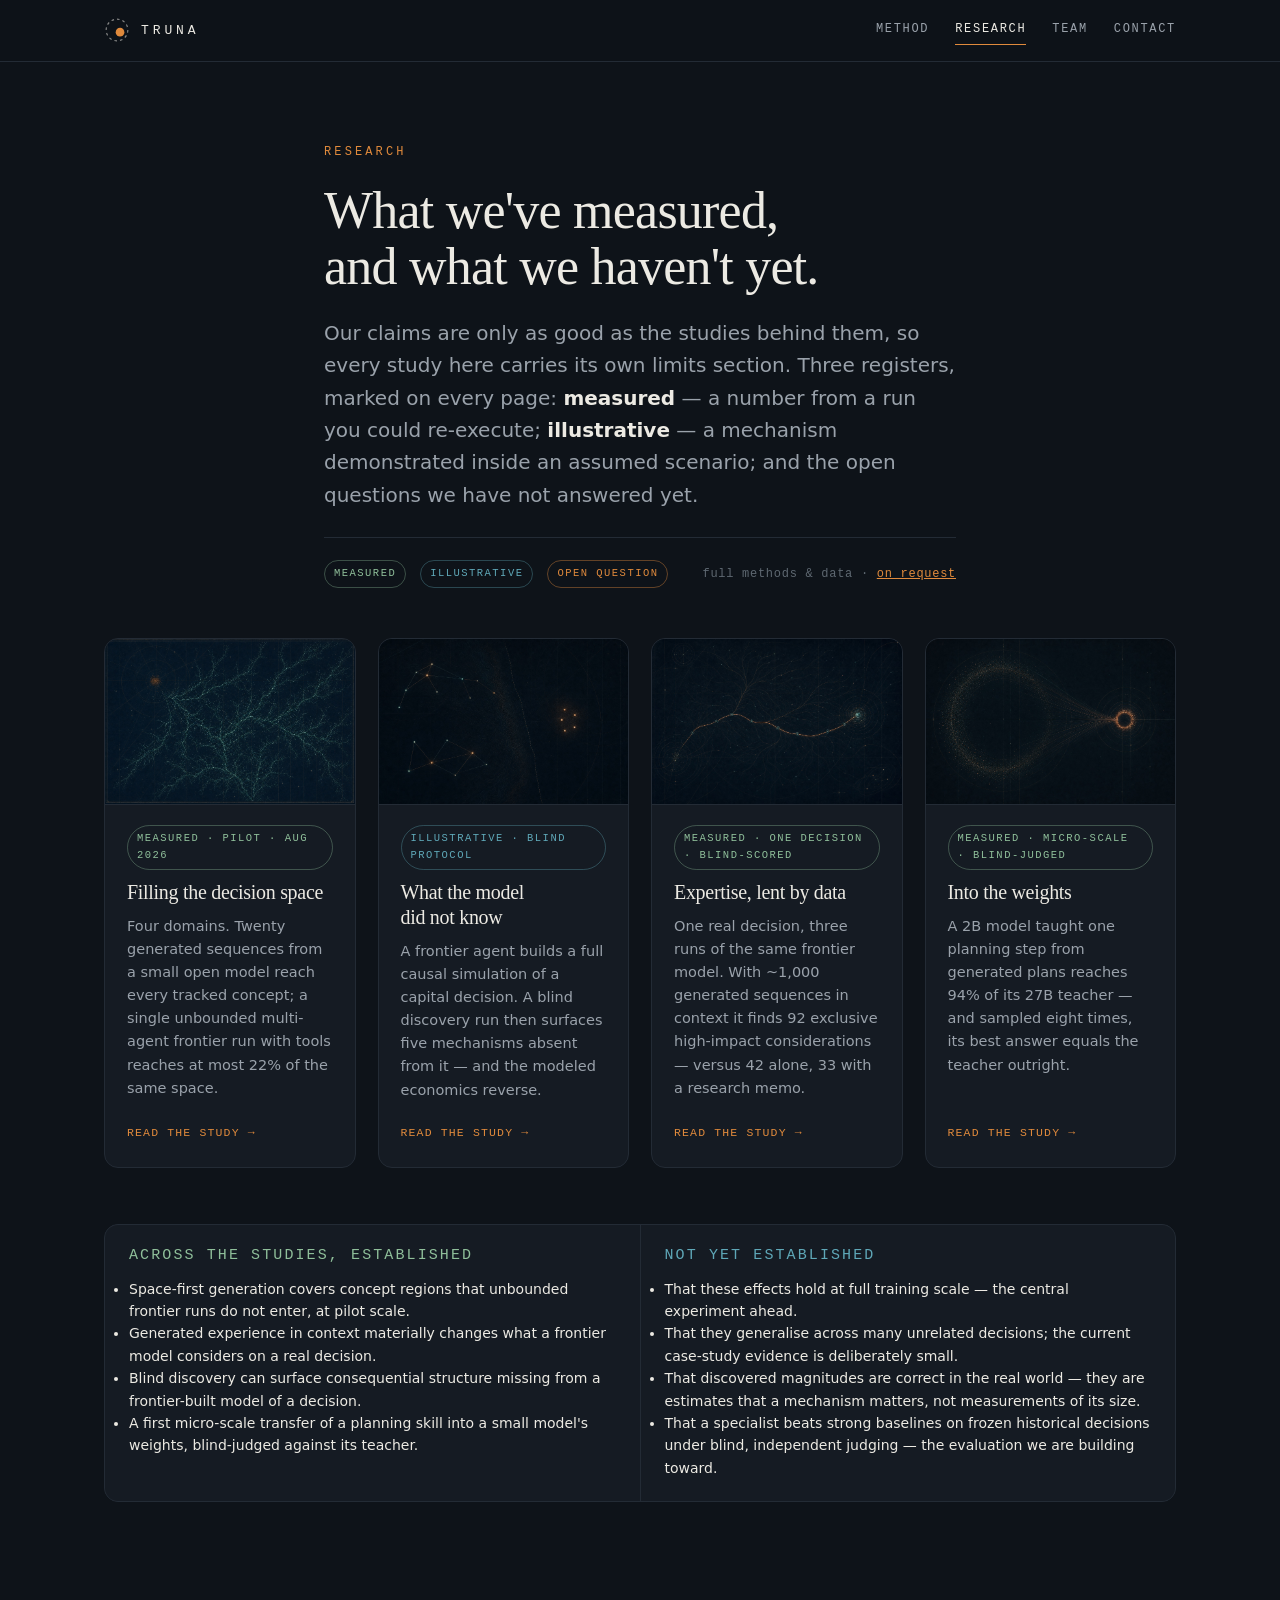
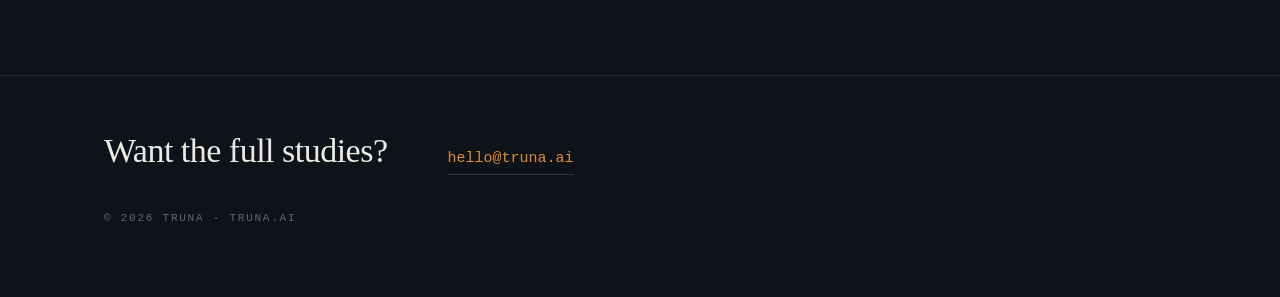
==== research/index.html @ a6a86535 "New truna.ai site: home + research section (4 studies), generated plate art, coverage film, honest c" ====
<!doctype html>
<html lang="en">
<head>
<meta charset="utf-8">
<meta name="viewport" content="width=device-width, initial-scale=1">
<link rel="icon" type="image/svg+xml" href="../favicon.svg">
<title>Research — Truna</title>
<meta name="description" content="Truna research: coverage, blind discovery, decision context and transfer into weights — each study stated with what it establishes and what it does not.">
<link rel="stylesheet" href="../assets/site.css">
</head>
<body>

<nav class="nav">
  <div class="nav-in">
    <a class="brand" href="/">
      <svg width="26" height="26" viewBox="0 0 30 30"><circle cx="15" cy="15" r="12.5" fill="none" stroke="currentColor" opacity=".55" stroke-width="1.3" stroke-dasharray="3 3.5"/><circle cx="18.5" cy="17.5" r="5" fill="#E08A3C"/></svg>
      <span>Truna</span>
    </a>
    <div class="nav-links">
      <a class="hide-xs" href="/#method">Method</a>
      <a href="./" aria-current="page">Research</a>
      <a class="hide-s" href="/#team">Team</a>
      <a href="/#contact">Contact</a>
    </div>
  </div>
</nav>

<header class="article" style="padding-bottom:16px">
  <p class="eyebrow">Research</p>
  <h1>What we've measured,<br>and what we haven't yet.</h1>
  <p class="lede">Our claims are only as good as the studies behind them, so every
  study here carries its own limits section. Three registers, marked on every
  page: <b>measured</b> — a number from a run you could re-execute;
  <b>illustrative</b> — a mechanism demonstrated inside an assumed scenario;
  and the open questions we have not answered yet.</p>
  <div class="meta">
    <span class="tag measured">measured</span>
    <span class="tag illustrative">illustrative</span>
    <span class="tag aim">open question</span>
    <span class="mono-cap" style="margin-left:auto">full methods &amp; data · <a href="mailto:hello@truna.ai" style="color:var(--accent)">on request</a></span>
  </div>
</header>

<section style="padding-top:34px">
  <div class="wrap">
    <div class="cards">
      <a class="card" href="coverage.html">
        <div class="art"><img src="../assets/plate-coverage.jpg" alt="" loading="lazy"></div>
        <div class="pad">
          <span class="tag measured">measured · pilot · aug 2026</span>
          <h3>Filling the decision space</h3>
          <p>Four domains. Twenty generated sequences from a small open model reach
          every tracked concept; a single unbounded multi-agent frontier run with
          tools reaches at most 22% of the same space.</p>
          <span class="foot">Read the study →</span>
        </div>
      </a>
      <a class="card" href="blind-discovery.html">
        <div class="art"><img src="../assets/plate-discovery.jpg" alt="" loading="lazy"></div>
        <div class="pad">
          <span class="tag illustrative">illustrative · blind protocol</span>
          <h3>What the model did not know</h3>
          <p>A frontier agent builds a full causal simulation of a capital decision.
          A blind discovery run then surfaces five mechanisms absent from it — and
          the modeled economics reverse.</p>
          <span class="foot">Read the study →</span>
        </div>
      </a>
      <a class="card" href="decision-context.html">
        <div class="art"><img src="../assets/plate-worlds.jpg" alt="" loading="lazy"></div>
        <div class="pad">
          <span class="tag measured">measured · one decision · blind-scored</span>
          <h3>Expertise, lent by data</h3>
          <p>One real decision, three runs of the same frontier model. With ~1,000
          generated sequences in context it finds 92 exclusive high-impact
          considerations — versus 42 alone, 33 with a research memo.</p>
          <span class="foot">Read the study →</span>
        </div>
      </a>
      <a class="card" href="transfer.html">
        <div class="art"><img src="../assets/plate-transfer.jpg" alt="" loading="lazy"></div>
        <div class="pad">
          <span class="tag measured">measured · micro-scale · blind-judged</span>
          <h3>Into the weights</h3>
          <p>A 2B model taught one planning step from generated plans reaches 94% of
          its 27B teacher — and sampled eight times, its best answer equals the
          teacher outright.</p>
          <span class="foot">Read the study →</span>
        </div>
      </a>
    </div>

    <div class="claims" style="margin-top:56px">
      <div class="yes">
        <h3>Across the studies, established</h3>
        <ul>
          <li>Space-first generation covers concept regions that unbounded frontier
          runs do not enter, at pilot scale.</li>
          <li>Generated experience in context materially changes what a frontier
          model considers on a real decision.</li>
          <li>Blind discovery can surface consequential structure missing from a
          frontier-built model of a decision.</li>
          <li>A first micro-scale transfer of a planning skill into a small model's
          weights, blind-judged against its teacher.</li>
        </ul>
      </div>
      <div class="no">
        <h3>Not yet established</h3>
        <ul>
          <li>That these effects hold at full training scale — the central
          experiment ahead.</li>
          <li>That they generalise across many unrelated decisions; the current
          case-study evidence is deliberately small.</li>
          <li>That discovered magnitudes are correct in the real world — they are
          estimates that a mechanism matters, not measurements of its size.</li>
          <li>That a specialist beats strong baselines on frozen historical
          decisions under blind, independent judging — the evaluation we are
          building toward.</li>
        </ul>
      </div>
    </div>
  </div>
</section>

<footer id="contact">
  <div class="wrap">
    <div class="foot-grid">
      <h2 style="font-size:clamp(24px,3.4vw,34px)">Want the full studies?</h2>
      <a class="mail" href="mailto:hello@truna.ai">hello@truna.ai</a>
    </div>
    <p class="foot-note">&copy; 2026 Truna · truna.ai</p>
  </div>
</footer>

</body>
</html>
---- assets/site.css ----
/* Truna — site system */
:root{
  --ground:#0E1319; --ground2:#10151B; --panel:#151B23; --panel2:#181F28;
  --ink:#ECEAE3; --muted:#9AA2AB; --faint:#5E6871; --line:#232B35; --line2:#2C3641;
  --accent:#E08A3C; --accent-dim:#B96F2C; --teal:#5FA8B8; --blue:#4C7DB8;
  --serif:"Iowan Old Style","Palatino Nova",Palatino,"Book Antiqua",Georgia,serif;
  --sans:"Avenir Next",Avenir,"Segoe UI",system-ui,-apple-system,sans-serif;
  --mono:ui-monospace,"SF Mono",Menlo,Consolas,monospace;
  --gutter:clamp(20px,5vw,64px);
  --measure:44em;
}
*{box-sizing:border-box;margin:0;padding:0}
html{scroll-behavior:smooth}
body{background:var(--ground);color:var(--ink);font-family:var(--sans);
  font-size:17px;line-height:1.65;-webkit-font-smoothing:antialiased;
  overflow-x:hidden}
img,video{max-width:100%;display:block}
a{color:inherit}
::selection{background:rgba(224,138,60,.28)}

/* nav */
.nav{position:sticky;top:0;z-index:40;background:rgba(14,19,25,.82);
  backdrop-filter:blur(14px);-webkit-backdrop-filter:blur(14px);
  border-bottom:1px solid var(--line)}
.nav-in{max-width:1200px;margin:0 auto;padding:16px var(--gutter);
  display:flex;align-items:center;gap:28px}
.brand{display:flex;align-items:center;gap:11px;text-decoration:none;
  font-family:var(--mono);font-size:13px;letter-spacing:.3em;text-transform:uppercase;
  color:var(--ink)}
.brand svg{flex:none}
.nav-links{margin-left:auto;display:flex;gap:26px;font-family:var(--mono);
  font-size:12px;letter-spacing:.14em;text-transform:uppercase}
.nav-links a{color:var(--muted);text-decoration:none;padding:4px 0;
  border-bottom:1px solid transparent}
.nav-links a:hover,.nav-links a[aria-current]{color:var(--ink);border-color:var(--accent)}
@media(max-width:640px){
  .nav-in{gap:14px;padding:14px 20px}
  .brand{letter-spacing:.18em;font-size:12px;gap:8px}
  .nav-links{gap:13px;font-size:10.5px;letter-spacing:.07em}
  .nav-links a.hide-s{display:none}
}
@media(max-width:400px){.nav-links a.hide-xs{display:none}}

/* generic */
.wrap{max-width:1200px;margin:0 auto;padding-left:var(--gutter);padding-right:var(--gutter)}
.eyebrow{font-family:var(--mono);font-size:12px;letter-spacing:.26em;
  text-transform:uppercase;color:var(--accent);margin-bottom:20px}
.eyebrow .n{color:var(--faint);margin-right:10px}
h1,h2,h3{font-family:var(--serif);font-weight:500;letter-spacing:-.015em;text-wrap:balance}
h2{font-size:clamp(30px,4.6vw,46px);line-height:1.1}
h3{font-size:clamp(20px,2.6vw,25px);line-height:1.25}
.lede{font-size:clamp(17px,2.1vw,20px);line-height:1.62;color:var(--muted);max-width:var(--measure)}
.lede b,.body b{color:var(--ink);font-weight:600}
.body{max-width:var(--measure);color:var(--muted)}
.body p{margin-bottom:1em}
section{padding:clamp(72px,11vh,130px) 0}
.rule{border:0;border-top:1px solid var(--line)}
.mono-cap{font-family:var(--mono);font-size:12px;letter-spacing:.06em;
  line-height:1.7;color:var(--faint)}

/* status tags */
.tag{display:inline-block;font-family:var(--mono);font-size:10.5px;letter-spacing:.14em;
  text-transform:uppercase;padding:4px 9px;border:1px solid var(--line2);
  border-radius:999px;color:var(--muted)}
.tag.measured{color:#8FBF9A;border-color:rgba(143,191,154,.35)}
.tag.illustrative{color:var(--teal);border-color:rgba(95,168,184,.35)}
.tag.aim{color:var(--accent);border-color:rgba(224,138,60,.4)}

/* cards */
.cards{display:grid;grid-template-columns:repeat(auto-fit,minmax(235px,1fr));gap:22px}
.card{background:var(--panel);border:1px solid var(--line);border-radius:14px;
  overflow:hidden;text-decoration:none;display:flex;flex-direction:column;
  transition:border-color .25s ease,transform .25s ease}
.card:hover{border-color:var(--accent-dim);transform:translateY(-3px)}
.card .art{aspect-ratio:3/2;overflow:hidden;border-bottom:1px solid var(--line);
  background:var(--ground2)}
.card .art img{width:100%;height:100%;object-fit:cover;
  transition:transform .6s ease}
.card:hover .art img{transform:scale(1.035)}
.card .pad{padding:20px 22px 24px;display:flex;flex-direction:column;gap:10px;flex:1}
.card h3{font-size:20px}
.card p{font-size:14.5px;line-height:1.6;color:var(--muted)}
.card .foot{margin-top:auto;padding-top:12px;font-family:var(--mono);font-size:11.5px;
  letter-spacing:.1em;text-transform:uppercase;color:var(--accent)}

/* stat strip */
.stats{display:grid;grid-template-columns:repeat(auto-fit,minmax(200px,1fr));
  gap:1px;background:var(--line);border:1px solid var(--line);border-radius:14px;overflow:hidden}
.stat{background:var(--panel);padding:26px 26px 24px}
.stat .v{font-family:var(--serif);font-size:clamp(28px,3.4vw,38px);line-height:1.05;
  color:var(--ink)}
.stat .v em{font-style:normal;color:var(--accent)}
.stat .k{margin-top:10px;font-size:13.5px;line-height:1.55;color:var(--muted)}
.stat .q{margin-top:8px;font-family:var(--mono);font-size:10.5px;letter-spacing:.12em;
  text-transform:uppercase;color:var(--faint)}

/* method steps */
.steps{display:grid;grid-template-columns:repeat(auto-fit,minmax(240px,1fr));gap:22px}
.step{border-top:2px solid var(--line2);padding-top:18px}
.step .n{font-family:var(--mono);font-size:12px;letter-spacing:.2em;color:var(--accent)}
.step h3{margin:10px 0 8px}
.step p{font-size:14.5px;line-height:1.62;color:var(--muted)}
.formula{margin-top:44px;padding:20px 26px;border:1px solid var(--line2);
  border-radius:12px;background:var(--panel);font-family:var(--mono);
  font-size:clamp(13px,1.9vw,16px);letter-spacing:.02em;color:var(--muted);
  line-height:2}
.formula b{color:var(--ink);font-weight:600}
.formula .a{color:var(--accent)}

/* team */
.team{display:grid;grid-template-columns:repeat(auto-fit,minmax(260px,1fr));gap:22px}
.member{background:var(--panel);border:1px solid var(--line);border-radius:14px;padding:26px}
.member h3{font-size:21px}
.member .role{margin:6px 0 12px;font-family:var(--mono);font-size:11.5px;
  letter-spacing:.14em;text-transform:uppercase;color:var(--accent)}
.member p{font-size:14px;line-height:1.6;color:var(--muted)}

/* footer */
footer{border-top:1px solid var(--line);padding:56px 0 72px;margin-top:40px}
.foot-grid{display:flex;flex-wrap:wrap;gap:28px 60px;align-items:baseline}
.foot-grid .mail{font-family:var(--mono);font-size:15px;color:var(--accent);
  text-decoration:none;border-bottom:1px solid var(--line2);padding-bottom:2px}
.foot-grid .mail:hover{border-color:var(--accent)}
.foot-note{margin-top:34px;font-family:var(--mono);font-size:11px;
  letter-spacing:.16em;text-transform:uppercase;color:var(--faint)}

/* article pages */
.article{max-width:760px;margin:0 auto;padding:clamp(56px,9vh,96px) var(--gutter) 40px}
.article h1{font-size:clamp(32px,5.2vw,52px);line-height:1.08;margin:18px 0 22px}
.article .lede{margin-bottom:14px}
.article .meta{display:flex;flex-wrap:wrap;gap:10px 14px;align-items:center;
  margin:26px 0 0;padding-top:22px;border-top:1px solid var(--line)}
.prose{max-width:760px;margin:0 auto;padding:0 var(--gutter) 80px;color:var(--muted)}
.prose p{margin:0 0 1.15em;max-width:var(--measure)}
.prose h2{font-size:clamp(23px,3vw,30px);margin:2.2em 0 .7em;color:var(--ink)}
.prose b{color:var(--ink)}
.prose .fig{margin:2.2em 0;border:1px solid var(--line);border-radius:14px;
  overflow:hidden;background:var(--panel)}
.prose .fig img,.prose .fig video{width:100%}
.prose .fig figcaption{padding:12px 18px;font-family:var(--mono);font-size:11.5px;
  letter-spacing:.05em;line-height:1.7;color:var(--faint);border-top:1px solid var(--line)}
.prose ul{margin:0 0 1.2em 1.2em}
.prose li{margin:.45em 0}
.claims{display:grid;gap:1px;background:var(--line);border:1px solid var(--line);
  border-radius:14px;overflow:hidden;margin:1.6em 0 2em}
@media(min-width:700px){.claims{grid-template-columns:1fr 1fr}}
.claims>div{background:var(--panel);padding:22px 24px}
.claims h3{font-size:15px;font-family:var(--mono);letter-spacing:.14em;
  text-transform:uppercase;font-weight:500;margin-bottom:12px}
.claims .yes h3{color:#8FBF9A}
.claims .no h3{color:var(--teal)}
.claims li{font-size:14px;line-height:1.6}
.backlink{font-family:var(--mono);font-size:12px;letter-spacing:.14em;
  text-transform:uppercase;color:var(--muted);text-decoration:none}
.backlink:hover{color:var(--accent)}
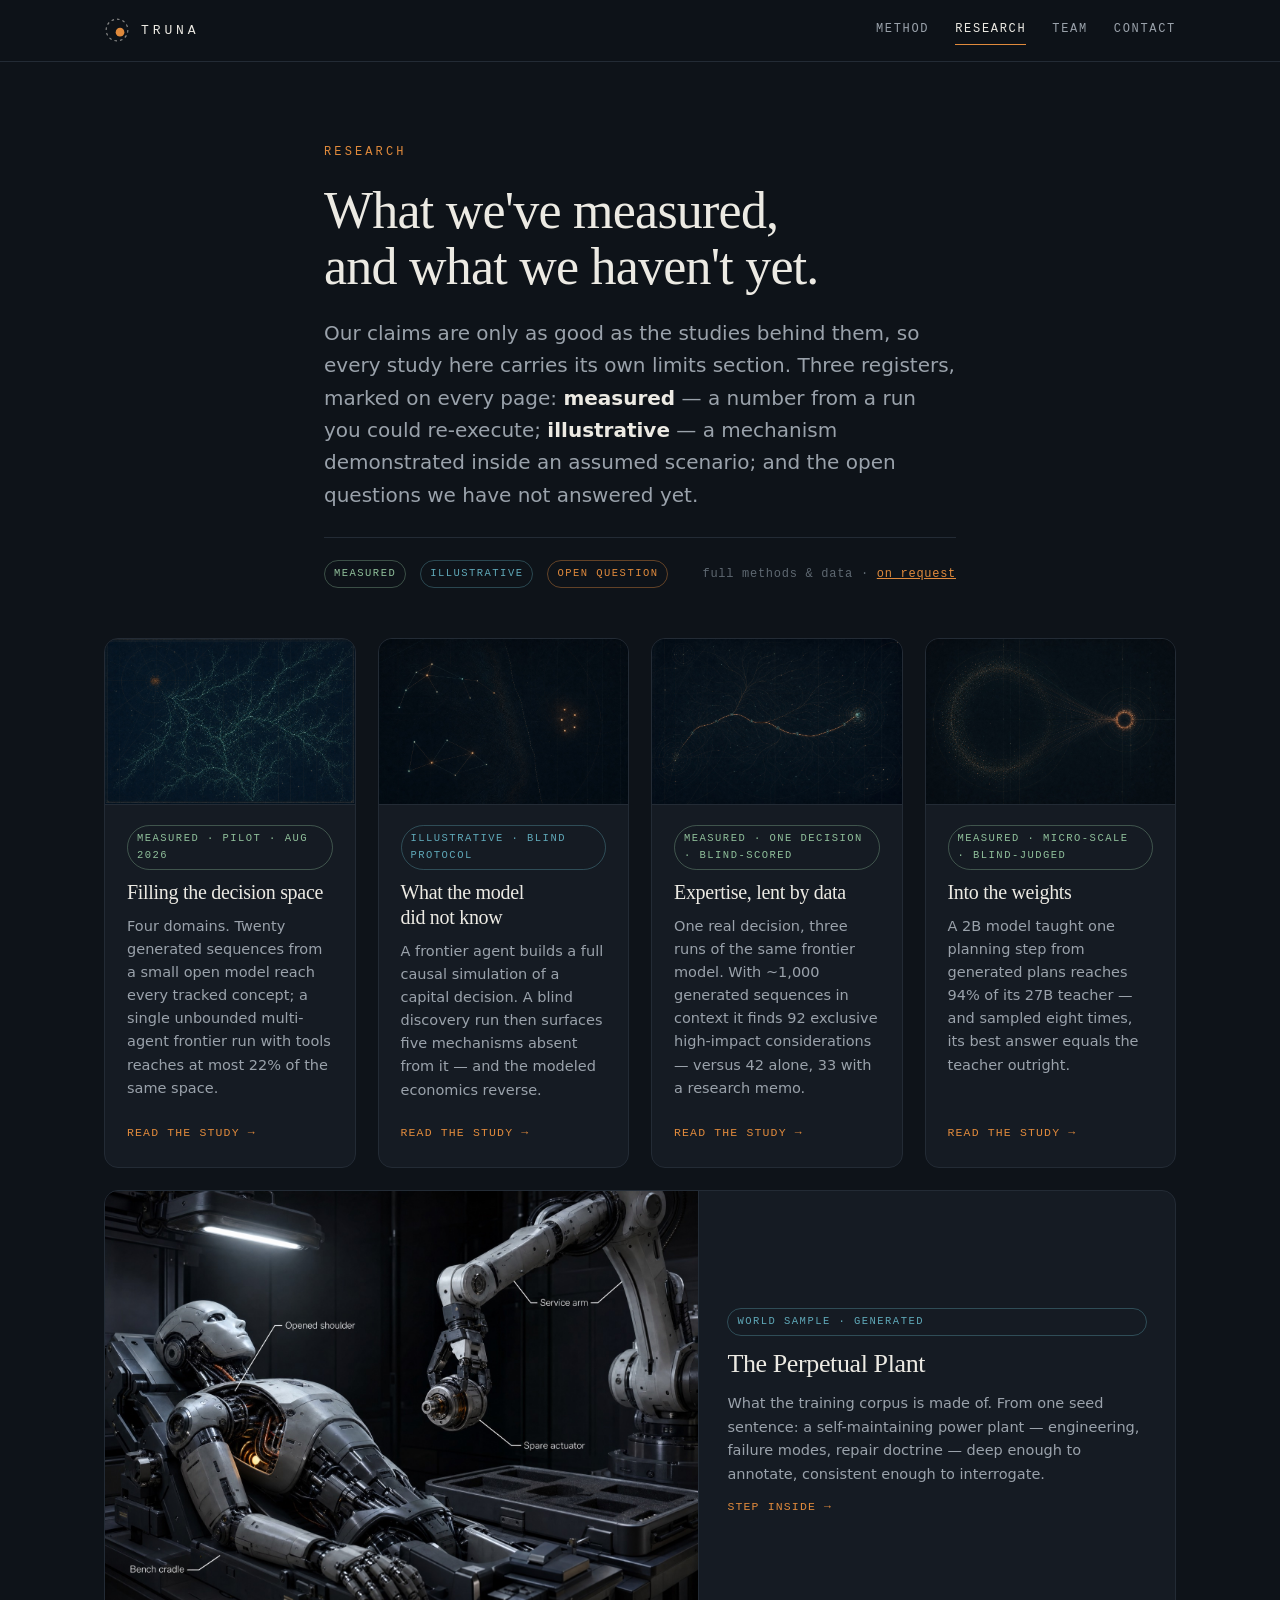
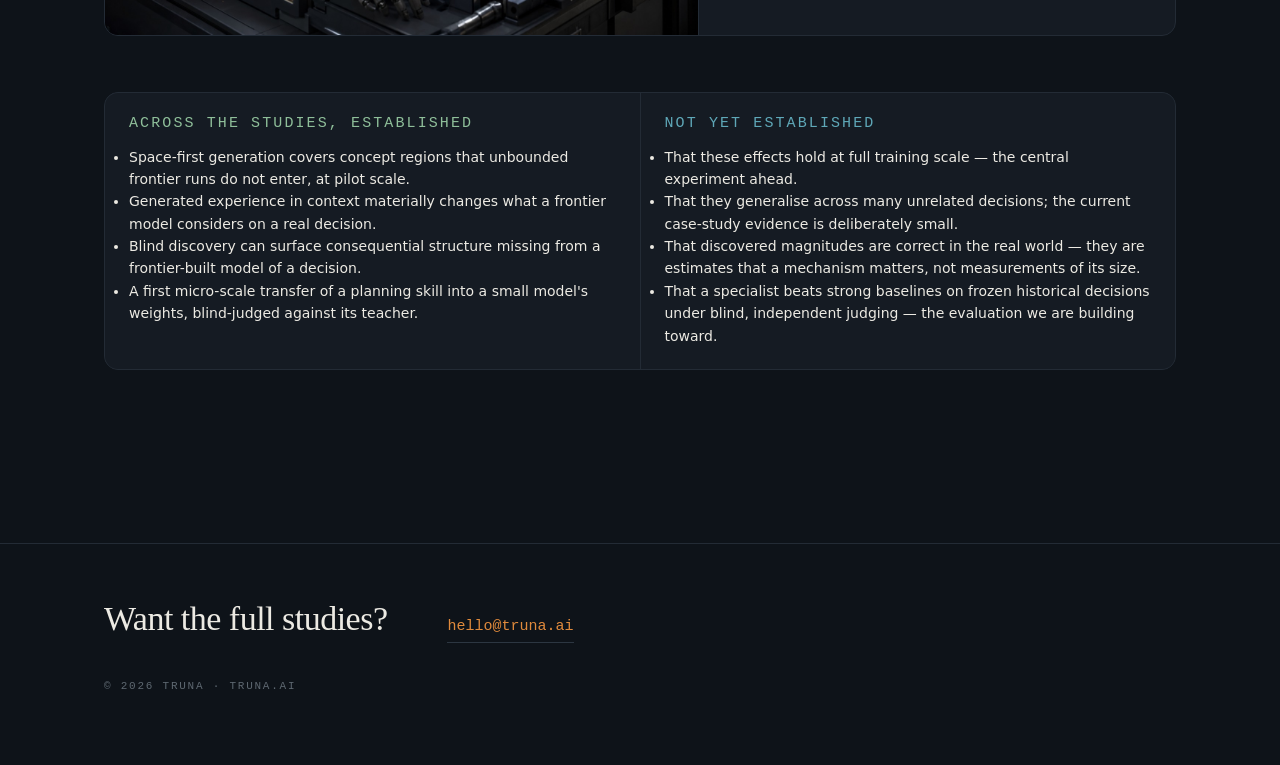
==== commit fed11ede: "Visual pass: Perpetual Plant world section + world-sample page (7 plates), meet-in-the-middle planni" ====
--- a/research/index.html
+++ b/research/index.html
@@ -90,6 +90,18 @@
       </a>
     </div>
 
+    <a class="banner" href="world-sample.html">
+      <div class="art"><img src="../assets/world/world-robot.jpg" alt="A service arm repairing a humanoid maintenance unit — from the generated world sample" loading="lazy"></div>
+      <div class="pad">
+        <span class="tag illustrative">world sample · generated</span>
+        <h3>The Perpetual Plant</h3>
+        <p>What the training corpus is made of. From one seed sentence: a
+        self-maintaining power plant — engineering, failure modes, repair doctrine —
+        deep enough to annotate, consistent enough to interrogate.</p>
+        <span class="foot">Step inside →</span>
+      </div>
+    </a>
+
     <div class="claims" style="margin-top:56px">
       <div class="yes">
         <h3>Across the studies, established</h3>
--- a/assets/site.css
+++ b/assets/site.css
@@ -115,6 +115,40 @@
   letter-spacing:.14em;text-transform:uppercase;color:var(--accent)}
 .member p{font-size:14px;line-height:1.6;color:var(--muted)}
 
+/* world figures */
+.worldfig{margin:0;border:1px solid var(--line);border-radius:14px;overflow:hidden;
+  background:var(--panel)}
+.worldfig img{width:100%;display:block}
+.worldfig figcaption{padding:11px 16px;font-family:var(--mono);font-size:11px;
+  letter-spacing:.07em;line-height:1.6;color:var(--faint);border-top:1px solid var(--line)}
+.strip{display:grid;grid-template-columns:repeat(3,1fr);gap:16px;margin-top:16px}
+@media(max-width:760px){.strip{grid-template-columns:1fr}}
+
+/* meet-in-the-middle figure */
+.meetfig{margin-top:clamp(40px,6vh,64px);border:1px solid var(--line);
+  border-radius:14px;overflow:hidden;background:var(--panel)}
+.meetfig canvas{display:block;width:100%}
+.meetfig .cap{display:flex;flex-wrap:wrap;gap:6px 20px;padding:12px 18px;
+  border-top:1px solid var(--line);font-family:var(--mono);font-size:11px;
+  letter-spacing:.07em;color:var(--faint)}
+.meetfig .cap i{width:14px;height:2px;display:inline-block;border-radius:1px;
+  vertical-align:3px;margin-right:7px}
+
+/* wide banner card */
+.banner{display:grid;border:1px solid var(--line);border-radius:14px;overflow:hidden;
+  background:var(--panel);text-decoration:none;margin-top:22px;
+  transition:border-color .25s ease}
+.banner:hover{border-color:var(--accent-dim)}
+@media(min-width:820px){.banner{grid-template-columns:5fr 4fr}}
+.banner .art{overflow:hidden;border-bottom:1px solid var(--line)}
+@media(min-width:820px){.banner .art{border-bottom:0;border-right:1px solid var(--line)}}
+.banner .art img{width:100%;height:100%;object-fit:cover}
+.banner .pad{padding:26px 28px;display:flex;flex-direction:column;gap:12px;justify-content:center}
+.banner h3{font-size:clamp(20px,2.6vw,26px)}
+.banner p{font-size:14.5px;line-height:1.62;color:var(--muted)}
+.banner .foot{font-family:var(--mono);font-size:11.5px;letter-spacing:.1em;
+  text-transform:uppercase;color:var(--accent)}
+
 /* footer */
 footer{border-top:1px solid var(--line);padding:56px 0 72px;margin-top:40px}
 .foot-grid{display:flex;flex-wrap:wrap;gap:28px 60px;align-items:baseline}
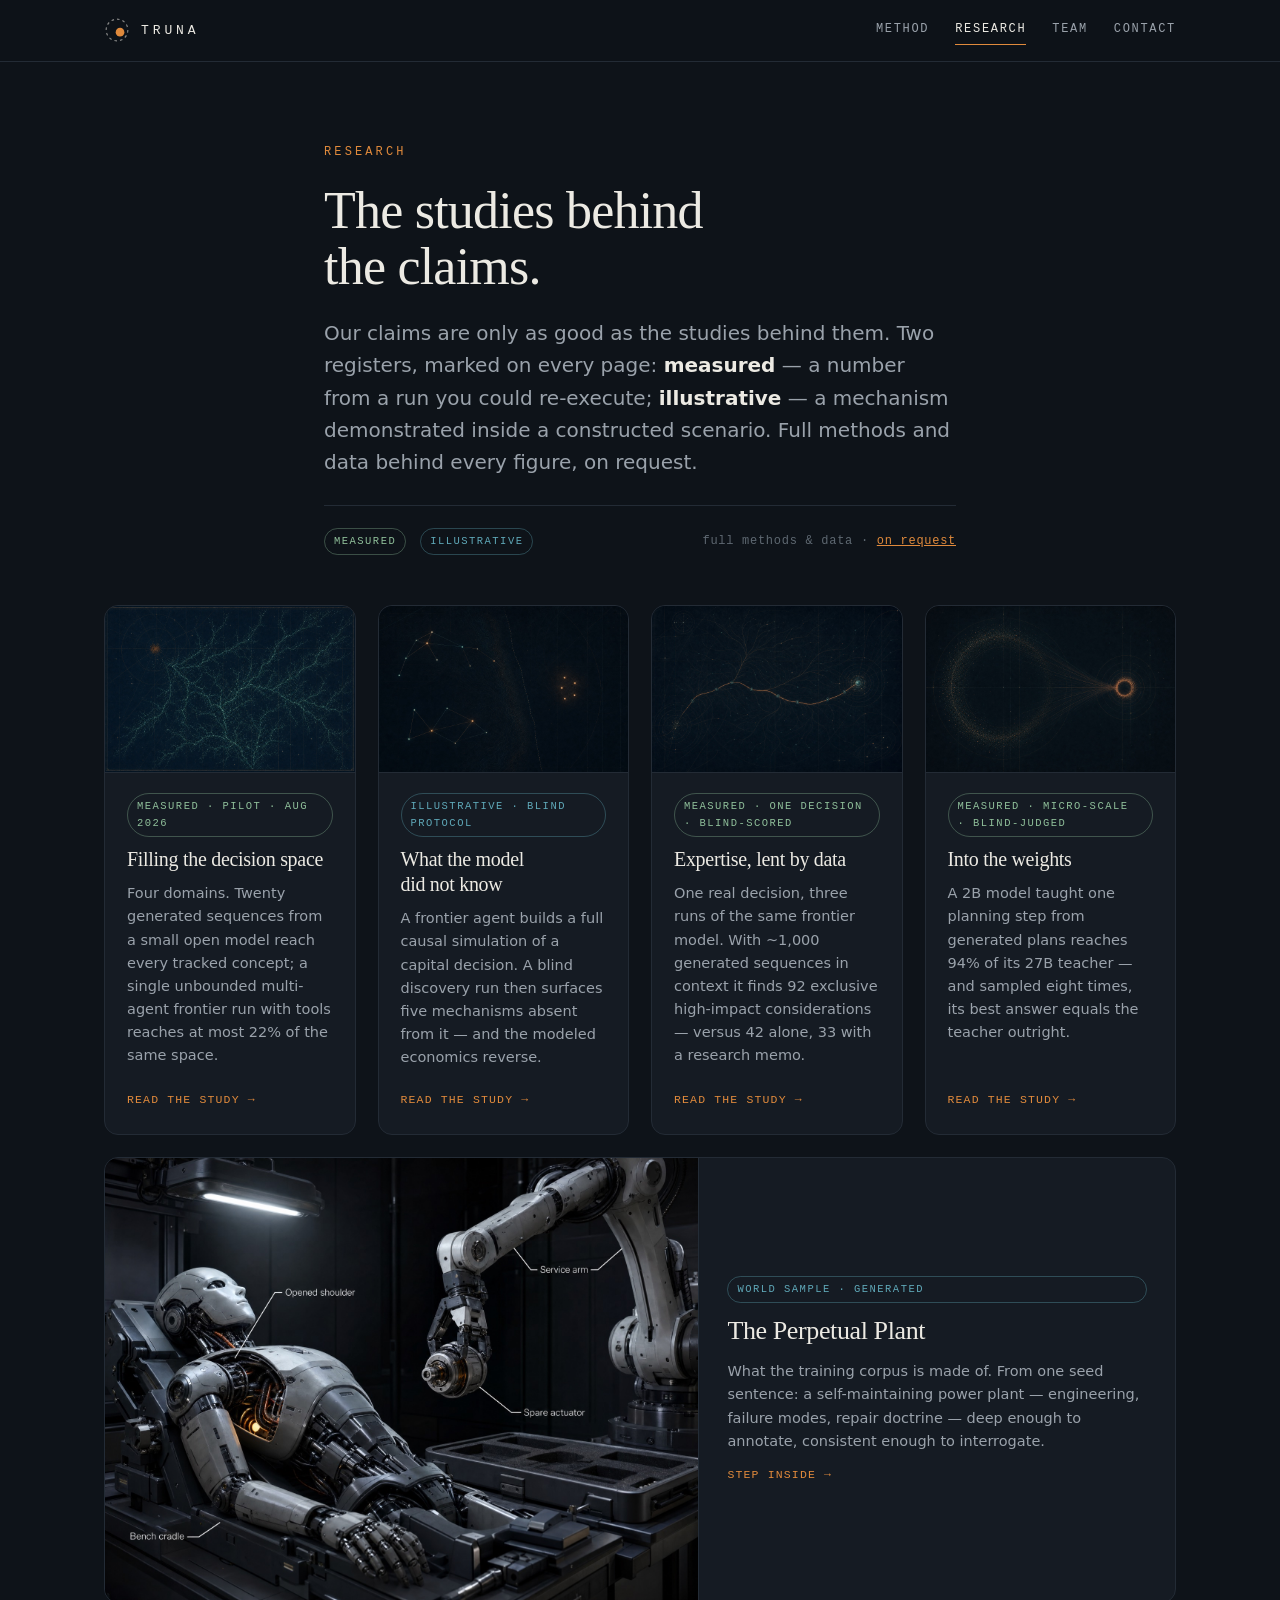
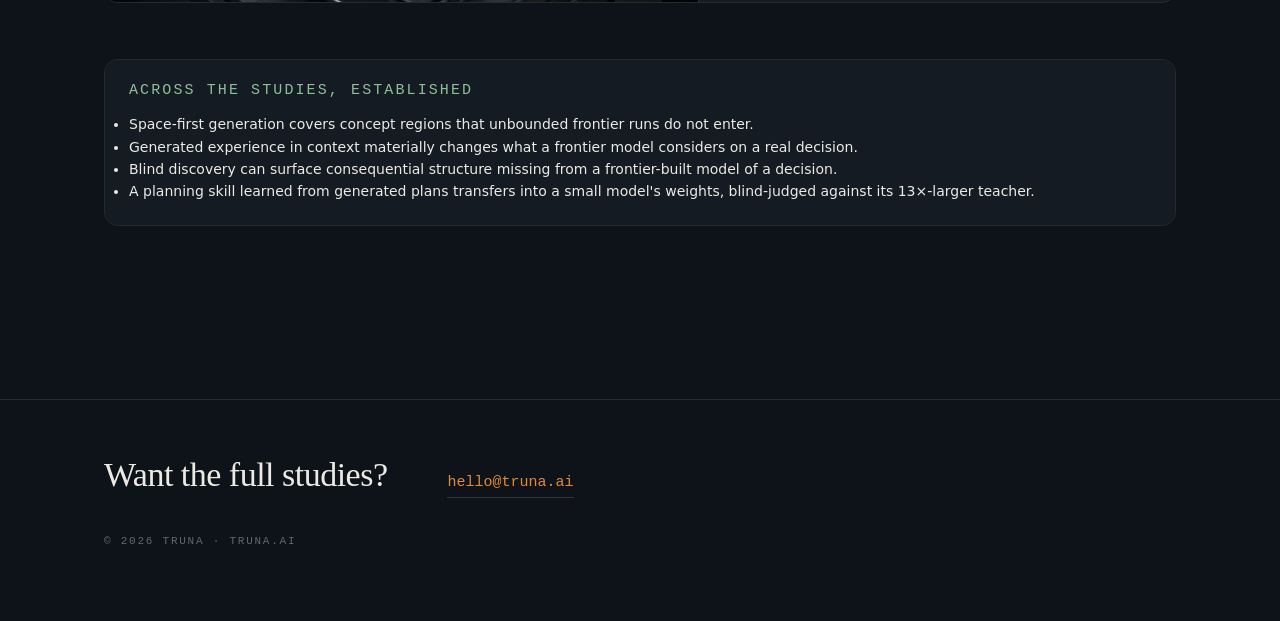
==== commit 6e2931a9: "Confident register: drop 'early, small-scale' framing and all not-yet-established panels; positive c" ====
--- a/research/index.html
+++ b/research/index.html
@@ -27,16 +27,14 @@
 
 <header class="article" style="padding-bottom:16px">
   <p class="eyebrow">Research</p>
-  <h1>What we've measured,<br>and what we haven't yet.</h1>
-  <p class="lede">Our claims are only as good as the studies behind them, so every
-  study here carries its own limits section. Three registers, marked on every
-  page: <b>measured</b> — a number from a run you could re-execute;
-  <b>illustrative</b> — a mechanism demonstrated inside an assumed scenario;
-  and the open questions we have not answered yet.</p>
+  <h1>The studies behind<br>the claims.</h1>
+  <p class="lede">Our claims are only as good as the studies behind them. Two
+  registers, marked on every page: <b>measured</b> — a number from a run you could
+  re-execute; <b>illustrative</b> — a mechanism demonstrated inside a constructed
+  scenario. Full methods and data behind every figure, on request.</p>
   <div class="meta">
     <span class="tag measured">measured</span>
     <span class="tag illustrative">illustrative</span>
-    <span class="tag aim">open question</span>
     <span class="mono-cap" style="margin-left:auto">full methods &amp; data · <a href="mailto:hello@truna.ai" style="color:var(--accent)">on request</a></span>
   </div>
 </header>
@@ -102,32 +100,18 @@
       </div>
     </a>
 
-    <div class="claims" style="margin-top:56px">
+    <div class="claims" style="margin-top:56px;grid-template-columns:1fr">
       <div class="yes">
         <h3>Across the studies, established</h3>
         <ul>
           <li>Space-first generation covers concept regions that unbounded frontier
-          runs do not enter, at pilot scale.</li>
+          runs do not enter.</li>
           <li>Generated experience in context materially changes what a frontier
           model considers on a real decision.</li>
           <li>Blind discovery can surface consequential structure missing from a
           frontier-built model of a decision.</li>
-          <li>A first micro-scale transfer of a planning skill into a small model's
-          weights, blind-judged against its teacher.</li>
-        </ul>
-      </div>
-      <div class="no">
-        <h3>Not yet established</h3>
-        <ul>
-          <li>That these effects hold at full training scale — the central
-          experiment ahead.</li>
-          <li>That they generalise across many unrelated decisions; the current
-          case-study evidence is deliberately small.</li>
-          <li>That discovered magnitudes are correct in the real world — they are
-          estimates that a mechanism matters, not measurements of its size.</li>
-          <li>That a specialist beats strong baselines on frozen historical
-          decisions under blind, independent judging — the evaluation we are
-          building toward.</li>
+          <li>A planning skill learned from generated plans transfers into a small
+          model's weights, blind-judged against its 13×-larger teacher.</li>
         </ul>
       </div>
     </div>
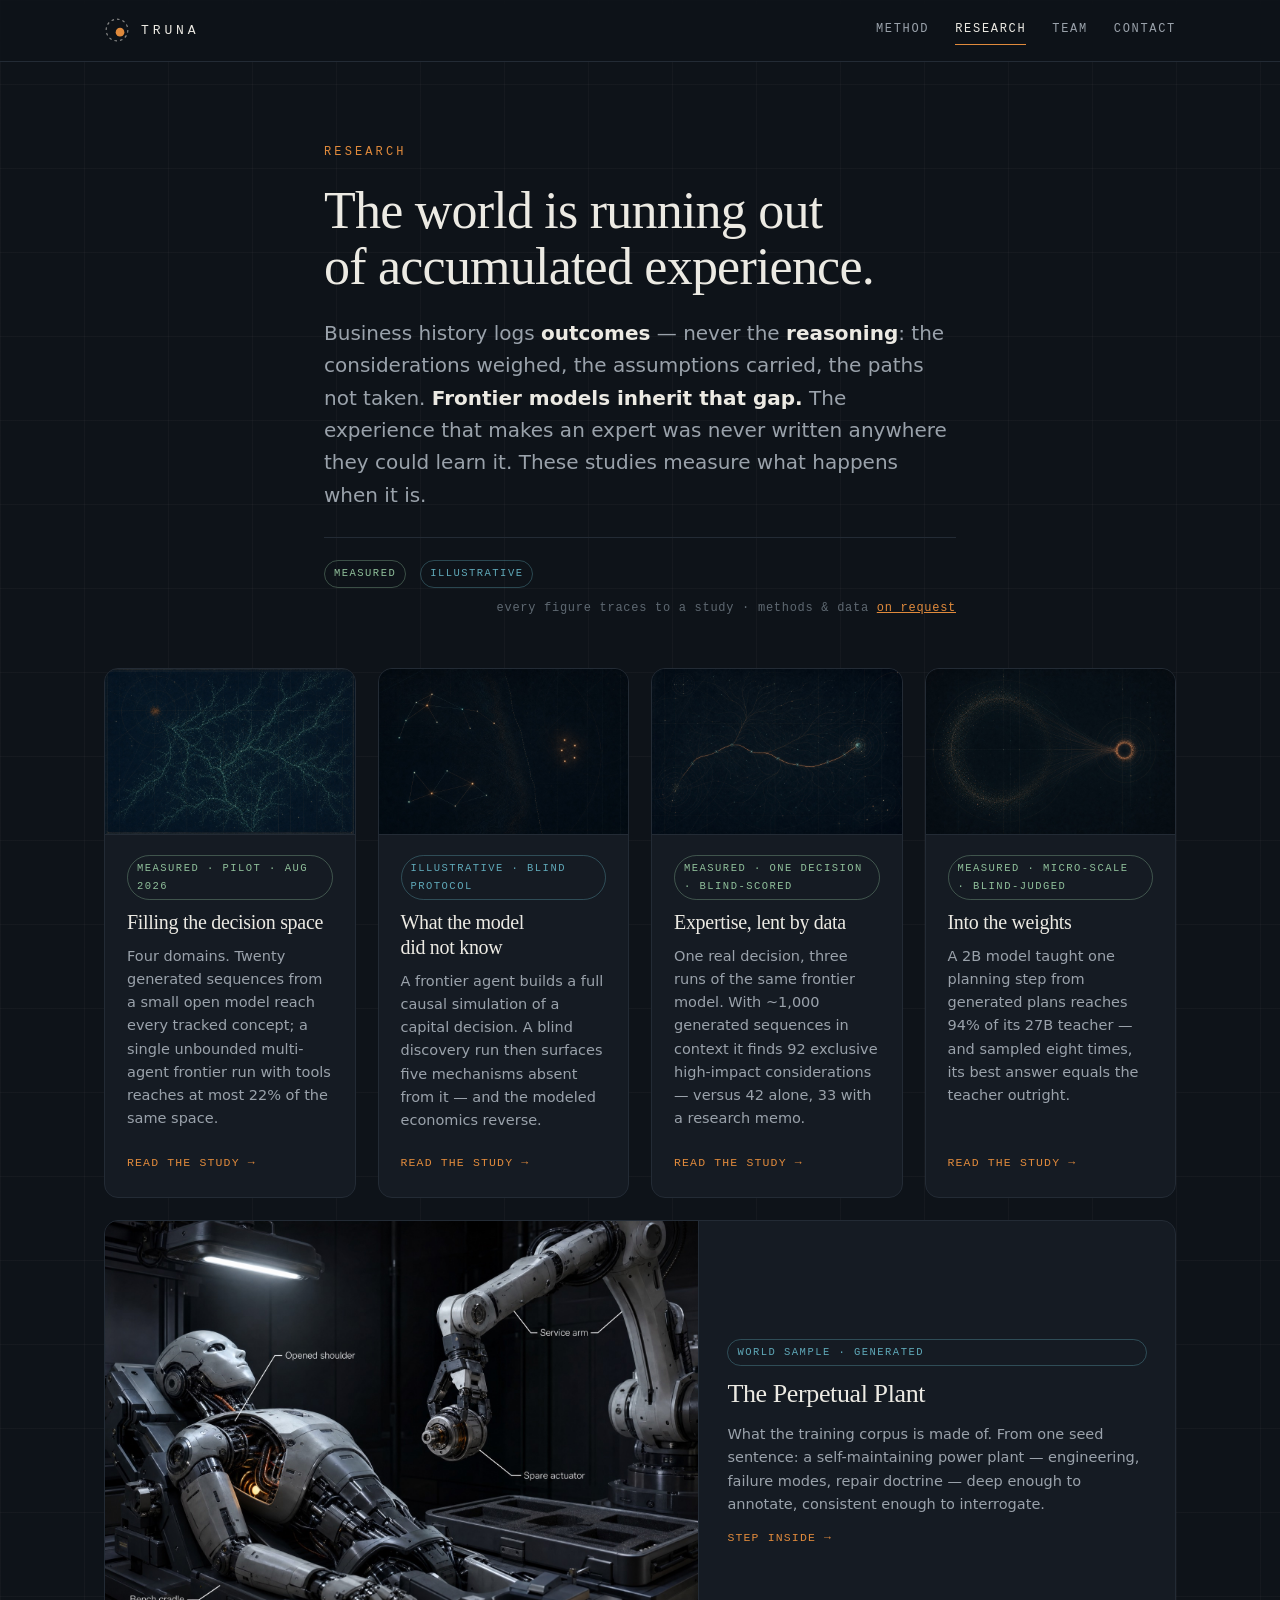
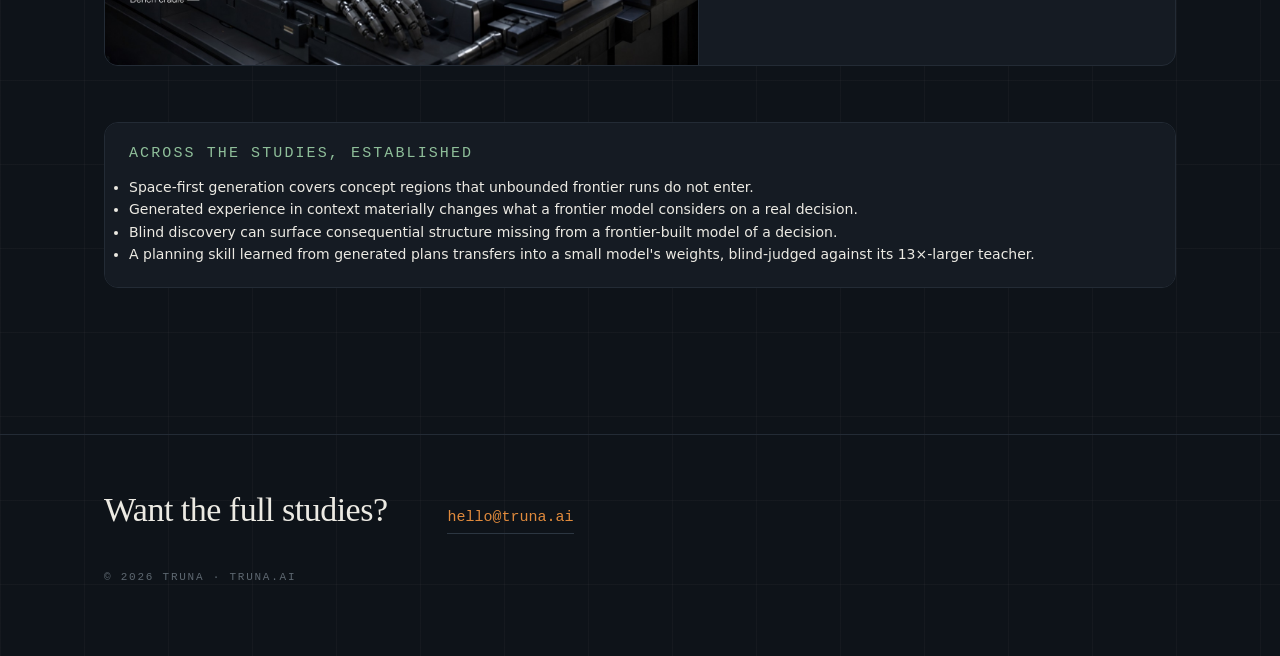
==== commit f4fc65a3: "Move bottleneck thesis to research page header; homepage flows hero → method Co-Authored-By: Claude " ====
--- a/research/index.html
+++ b/research/index.html
@@ -27,15 +27,16 @@
 
 <header class="article" style="padding-bottom:16px">
   <p class="eyebrow">Research</p>
-  <h1>The studies behind<br>the claims.</h1>
-  <p class="lede">Our claims are only as good as the studies behind them. Two
-  registers, marked on every page: <b>measured</b> — a number from a run you could
-  re-execute; <b>illustrative</b> — a mechanism demonstrated inside a constructed
-  scenario. Full methods and data behind every figure, on request.</p>
+  <h1>The world is running out of accumulated experience.</h1>
+  <p class="lede">Business history logs <b>outcomes</b> — never the <b>reasoning</b>:
+  the considerations weighed, the assumptions carried, the paths not taken.
+  <b>Frontier models inherit that gap.</b> The experience that makes an expert was
+  never written anywhere they could learn it. These studies measure what happens
+  when it is.</p>
   <div class="meta">
     <span class="tag measured">measured</span>
     <span class="tag illustrative">illustrative</span>
-    <span class="mono-cap" style="margin-left:auto">full methods &amp; data · <a href="mailto:hello@truna.ai" style="color:var(--accent)">on request</a></span>
+    <span class="mono-cap" style="margin-left:auto">every figure traces to a study · methods &amp; data <a href="mailto:hello@truna.ai" style="color:var(--accent)">on request</a></span>
   </div>
 </header>
 
--- a/assets/site.css
+++ b/assets/site.css
@@ -13,7 +13,11 @@
 html{scroll-behavior:smooth}
 body{background:var(--ground);color:var(--ink);font-family:var(--sans);
   font-size:17px;line-height:1.65;-webkit-font-smoothing:antialiased;
-  overflow-x:hidden}
+  overflow-x:hidden;
+  background-image:
+    linear-gradient(rgba(236,234,227,.030) 1px,transparent 1px),
+    linear-gradient(90deg,rgba(236,234,227,.030) 1px,transparent 1px);
+  background-size:84px 84px}
 img,video{max-width:100%;display:block}
 a{color:inherit}
 ::selection{background:rgba(224,138,60,.28)}
@@ -53,7 +57,7 @@
 .lede b,.body b{color:var(--ink);font-weight:600}
 .body{max-width:var(--measure);color:var(--muted)}
 .body p{margin-bottom:1em}
-section{padding:clamp(72px,11vh,130px) 0}
+section{padding:clamp(48px,8vh,92px) 0}
 .rule{border:0;border-top:1px solid var(--line)}
 .mono-cap{font-family:var(--mono);font-size:12px;letter-spacing:.06em;
   line-height:1.7;color:var(--faint)}
@@ -125,8 +129,8 @@
 @media(max-width:760px){.strip{grid-template-columns:1fr}}
 
 /* meet-in-the-middle figure */
-.meetfig{margin-top:clamp(40px,6vh,64px);border:1px solid var(--line);
-  border-radius:14px;overflow:hidden;background:var(--panel)}
+.meetfig{margin-top:clamp(40px,6vh,64px);border:0;border-radius:0;
+  overflow:visible;background:transparent}
 .meetfig canvas{display:block;width:100%}
 .meetfig .cap{display:flex;flex-wrap:wrap;gap:6px 20px;padding:12px 18px;
   border-top:1px solid var(--line);font-family:var(--mono);font-size:11px;
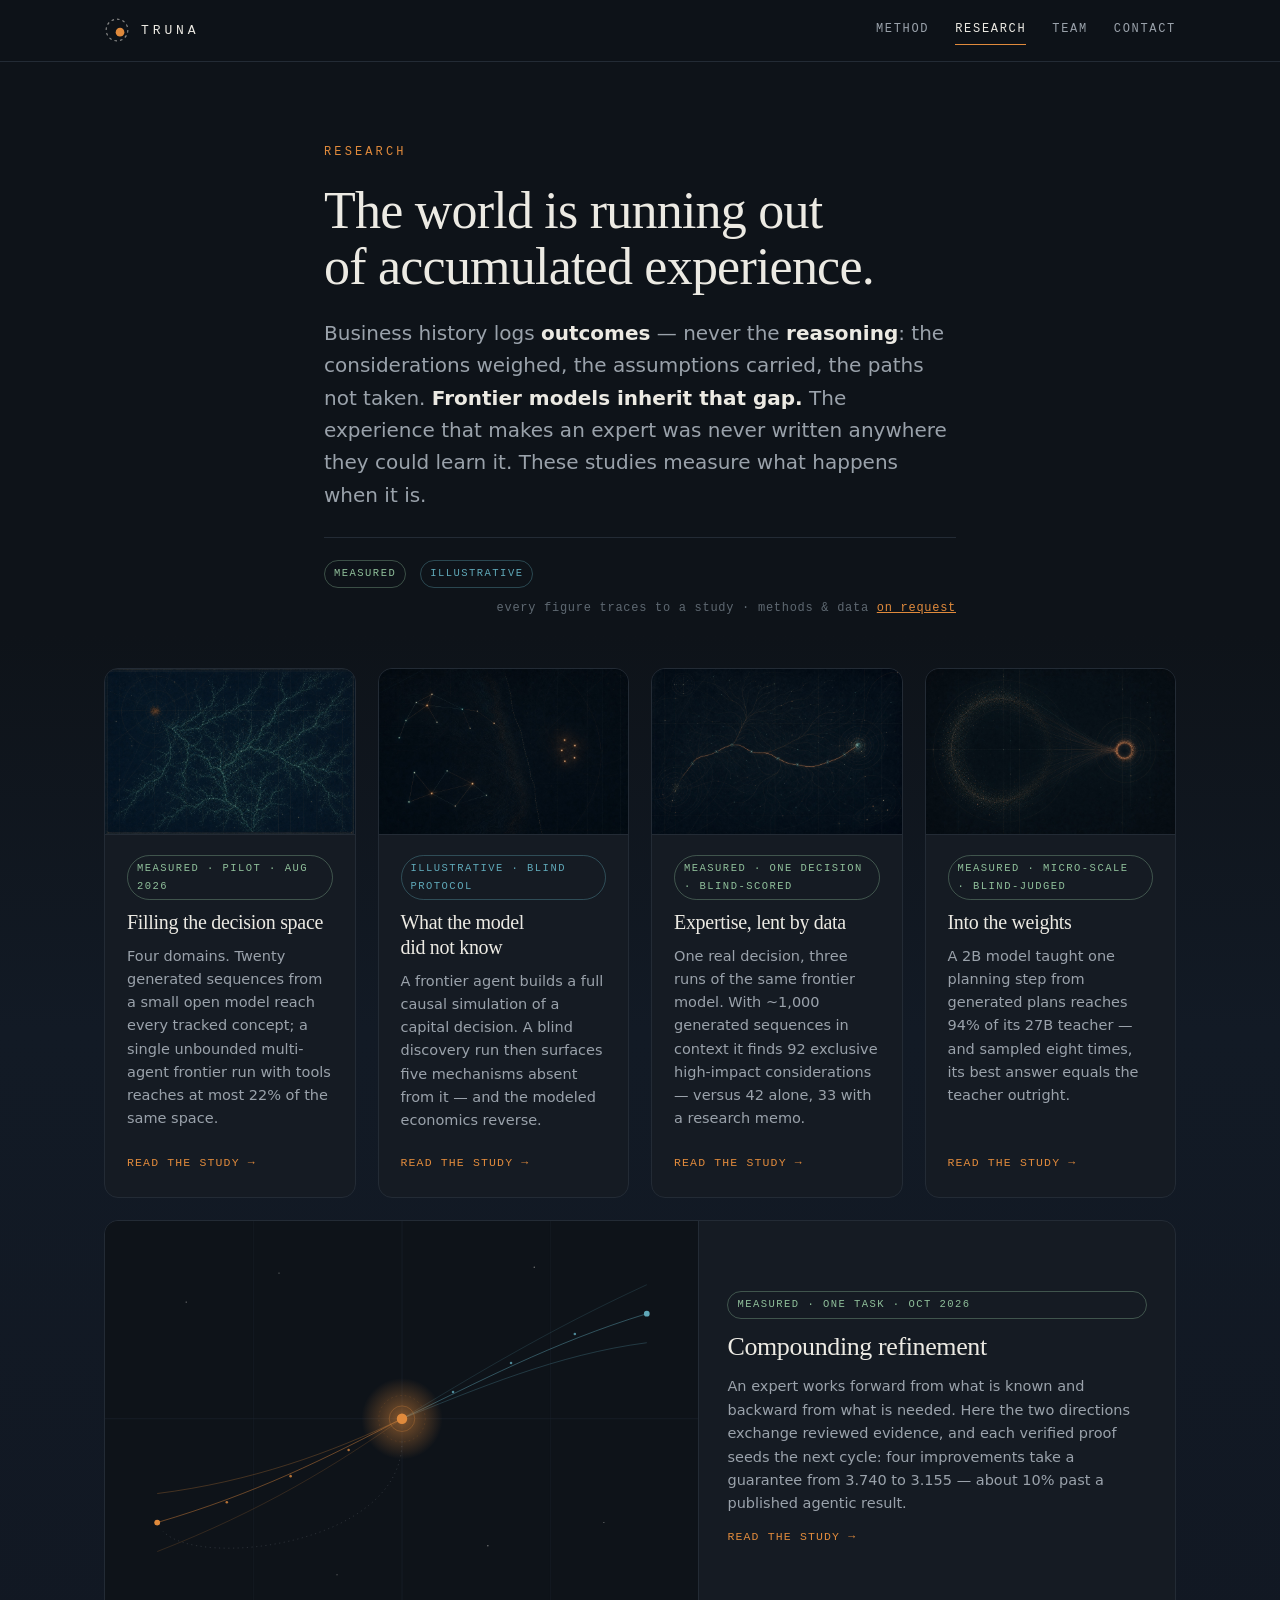
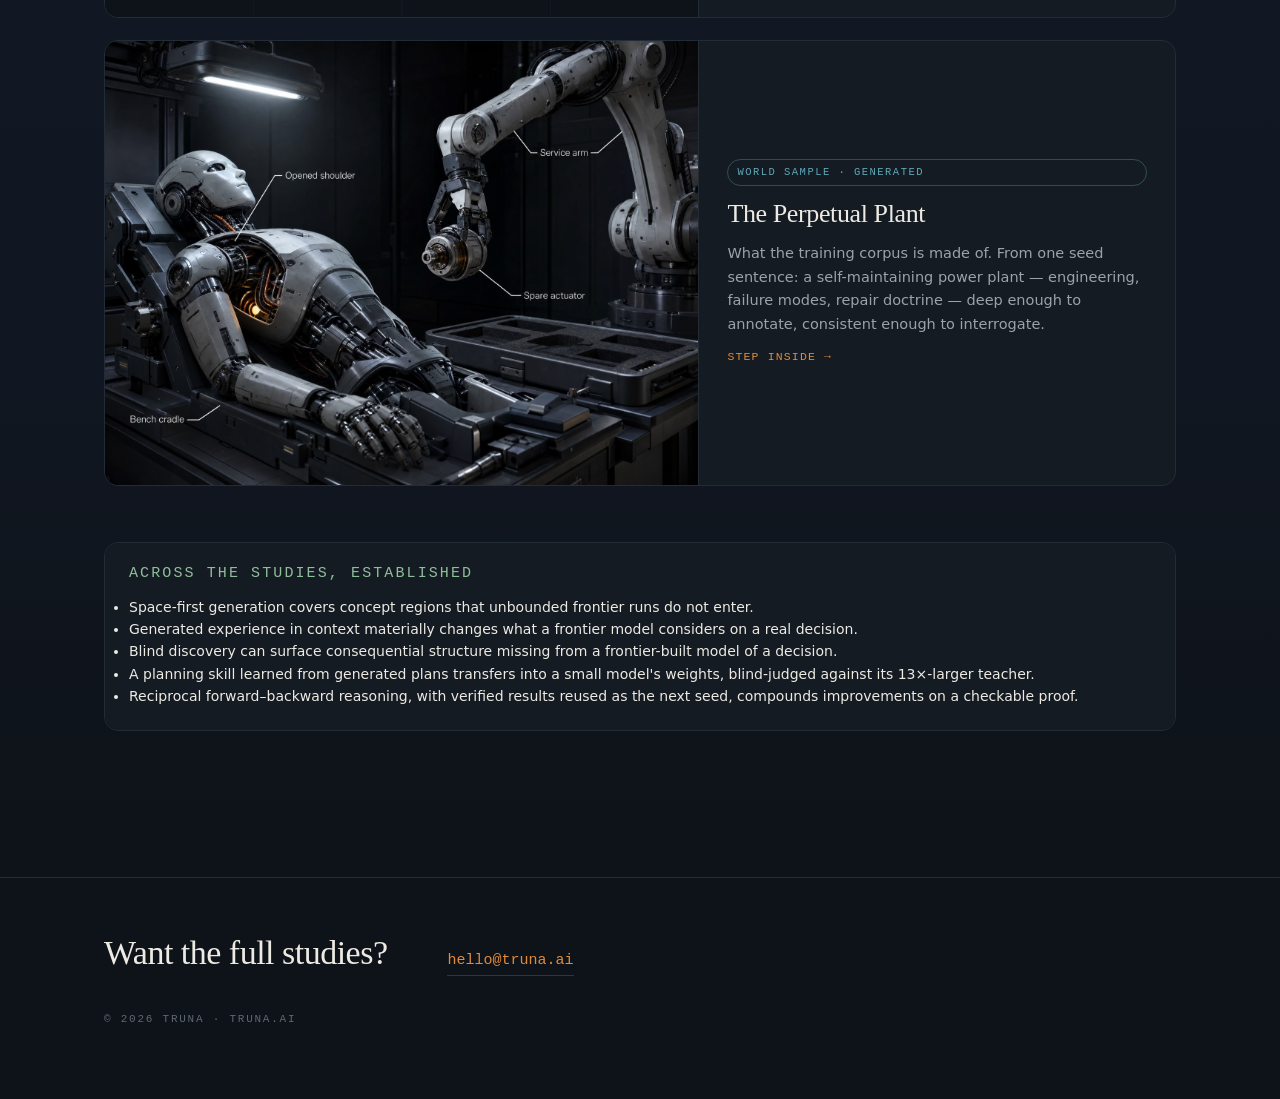
==== commit 3ff94936: "Research: add Compounding refinement (R³SI) study page and banner Co-authored-by: Cursor <cursoragen" ====
--- a/research/index.html
+++ b/research/index.html
@@ -5,7 +5,7 @@
 <meta name="viewport" content="width=device-width, initial-scale=1">
 <link rel="icon" type="image/svg+xml" href="../favicon.svg">
 <title>Research — Truna</title>
-<meta name="description" content="Truna research: coverage, blind discovery, decision context and transfer into weights — each study stated with what it establishes and what it does not.">
+<meta name="description" content="Truna research: coverage, blind discovery, decision context, transfer into weights and compounding refinement — each study stated with what it establishes and what it does not.">
 <link rel="stylesheet" href="../assets/site.css">
 </head>
 <body>
@@ -89,6 +89,19 @@
       </a>
     </div>
 
+    <a class="banner" href="refinement.html">
+      <div class="art"><img src="../assets/plate-refinement.svg" alt="Forward and backward reasoning paths converging on a verified result" loading="lazy"></div>
+      <div class="pad">
+        <span class="tag measured">measured · one task · oct 2026</span>
+        <h3>Compounding refinement</h3>
+        <p>An expert works forward from what is known and backward from what is
+        needed. Here the two directions exchange reviewed evidence, and each
+        verified proof seeds the next cycle: four improvements take a guarantee
+        from 3.740 to 3.155 — about 10% past a published agentic result.</p>
+        <span class="foot">Read the study →</span>
+      </div>
+    </a>
+
     <a class="banner" href="world-sample.html">
       <div class="art"><img src="../assets/world/world-robot.jpg" alt="A service arm repairing a humanoid maintenance unit — from the generated world sample" loading="lazy"></div>
       <div class="pad">
@@ -113,6 +126,8 @@
           frontier-built model of a decision.</li>
           <li>A planning skill learned from generated plans transfers into a small
           model's weights, blind-judged against its 13×-larger teacher.</li>
+          <li>Reciprocal forward–backward reasoning, with verified results reused
+          as the next seed, compounds improvements on a checkable proof.</li>
         </ul>
       </div>
     </div>
--- a/assets/site.css
+++ b/assets/site.css
@@ -13,11 +13,7 @@
 html{scroll-behavior:smooth}
 body{background:var(--ground);color:var(--ink);font-family:var(--sans);
   font-size:17px;line-height:1.65;-webkit-font-smoothing:antialiased;
-  overflow-x:hidden;
-  background-image:
-    linear-gradient(rgba(236,234,227,.030) 1px,transparent 1px),
-    linear-gradient(90deg,rgba(236,234,227,.030) 1px,transparent 1px);
-  background-size:84px 84px}
+  overflow-x:hidden}
 img,video{max-width:100%;display:block}
 a{color:inherit}
 ::selection{background:rgba(224,138,60,.28)}
@@ -58,6 +54,8 @@
 .body{max-width:var(--measure);color:var(--muted)}
 .body p{margin-bottom:1em}
 section{padding:clamp(48px,8vh,92px) 0}
+body>section:nth-of-type(odd){
+  background:linear-gradient(180deg,var(--ground) 0%,#121A25 22%,#111722 72%,var(--ground) 100%)}
 .rule{border:0;border-top:1px solid var(--line)}
 .mono-cap{font-family:var(--mono);font-size:12px;letter-spacing:.06em;
   line-height:1.7;color:var(--faint)}
@@ -112,12 +110,35 @@
 .formula .a{color:var(--accent)}
 
 /* team */
-.team{display:grid;grid-template-columns:repeat(auto-fit,minmax(260px,1fr));gap:22px}
-.member{background:var(--panel);border:1px solid var(--line);border-radius:14px;padding:26px}
-.member h3{font-size:21px}
-.member .role{margin:6px 0 12px;font-family:var(--mono);font-size:11.5px;
-  letter-spacing:.14em;text-transform:uppercase;color:var(--accent)}
-.member p{font-size:14px;line-height:1.6;color:var(--muted)}
+.founders{display:grid;grid-template-columns:repeat(3,1fr);
+  gap:22px;max-width:620px}
+@media(max-width:520px){.founders{grid-template-columns:repeat(3,1fr);gap:12px}}
+.founders figure{margin:0;position:relative;outline:none}
+.f-info{position:absolute;top:0;left:0;right:0;aspect-ratio:1/1;
+  background:rgba(12,17,23,.94);border:1px solid var(--line2);border-radius:14px;
+  opacity:0;transition:opacity .25s ease;padding:13px 14px;
+  display:flex;flex-direction:column;justify-content:flex-start;gap:7px;
+  pointer-events:none;overflow:hidden}
+.f-info p{font-size:11px;line-height:1.45;color:var(--muted);margin:0}
+.f-info .edu{font-family:var(--mono);font-size:9.5px;letter-spacing:.05em;
+  color:var(--accent);margin-top:auto}
+.founders figure:hover .f-info,.founders figure:focus .f-info{opacity:1}
+@media(hover:none),(max-width:760px){.f-info{display:none}}
+.founders img{width:100%;aspect-ratio:1/1;object-fit:cover;border-radius:14px;
+  border:1px solid var(--line)}
+.founders figcaption{margin-top:12px;font-family:var(--serif);font-size:18px;
+  color:var(--ink)}
+.founders figure.sel img{border-color:var(--accent)}
+.f-detail{display:none;margin-top:18px;max-width:620px;padding:14px 16px;
+  border:1px solid var(--line2);border-left:3px solid var(--accent);
+  border-radius:10px;background:var(--panel)}
+.f-detail.on{display:block}
+.f-detail .who{font-family:var(--serif);font-size:17px;color:var(--ink);margin:0 0 6px}
+.f-detail p{font-size:13px;line-height:1.55;color:var(--muted);margin:0 0 8px}
+.f-detail p:last-child{margin-bottom:0}
+.f-detail .edu{font-family:var(--mono);font-size:10.5px;letter-spacing:.05em;
+  color:var(--accent)}
+@media(hover:hover) and (min-width:761px){.f-detail{display:none!important}}
 
 /* world figures */
 .worldfig{margin:0;border:1px solid var(--line);border-radius:14px;overflow:hidden;
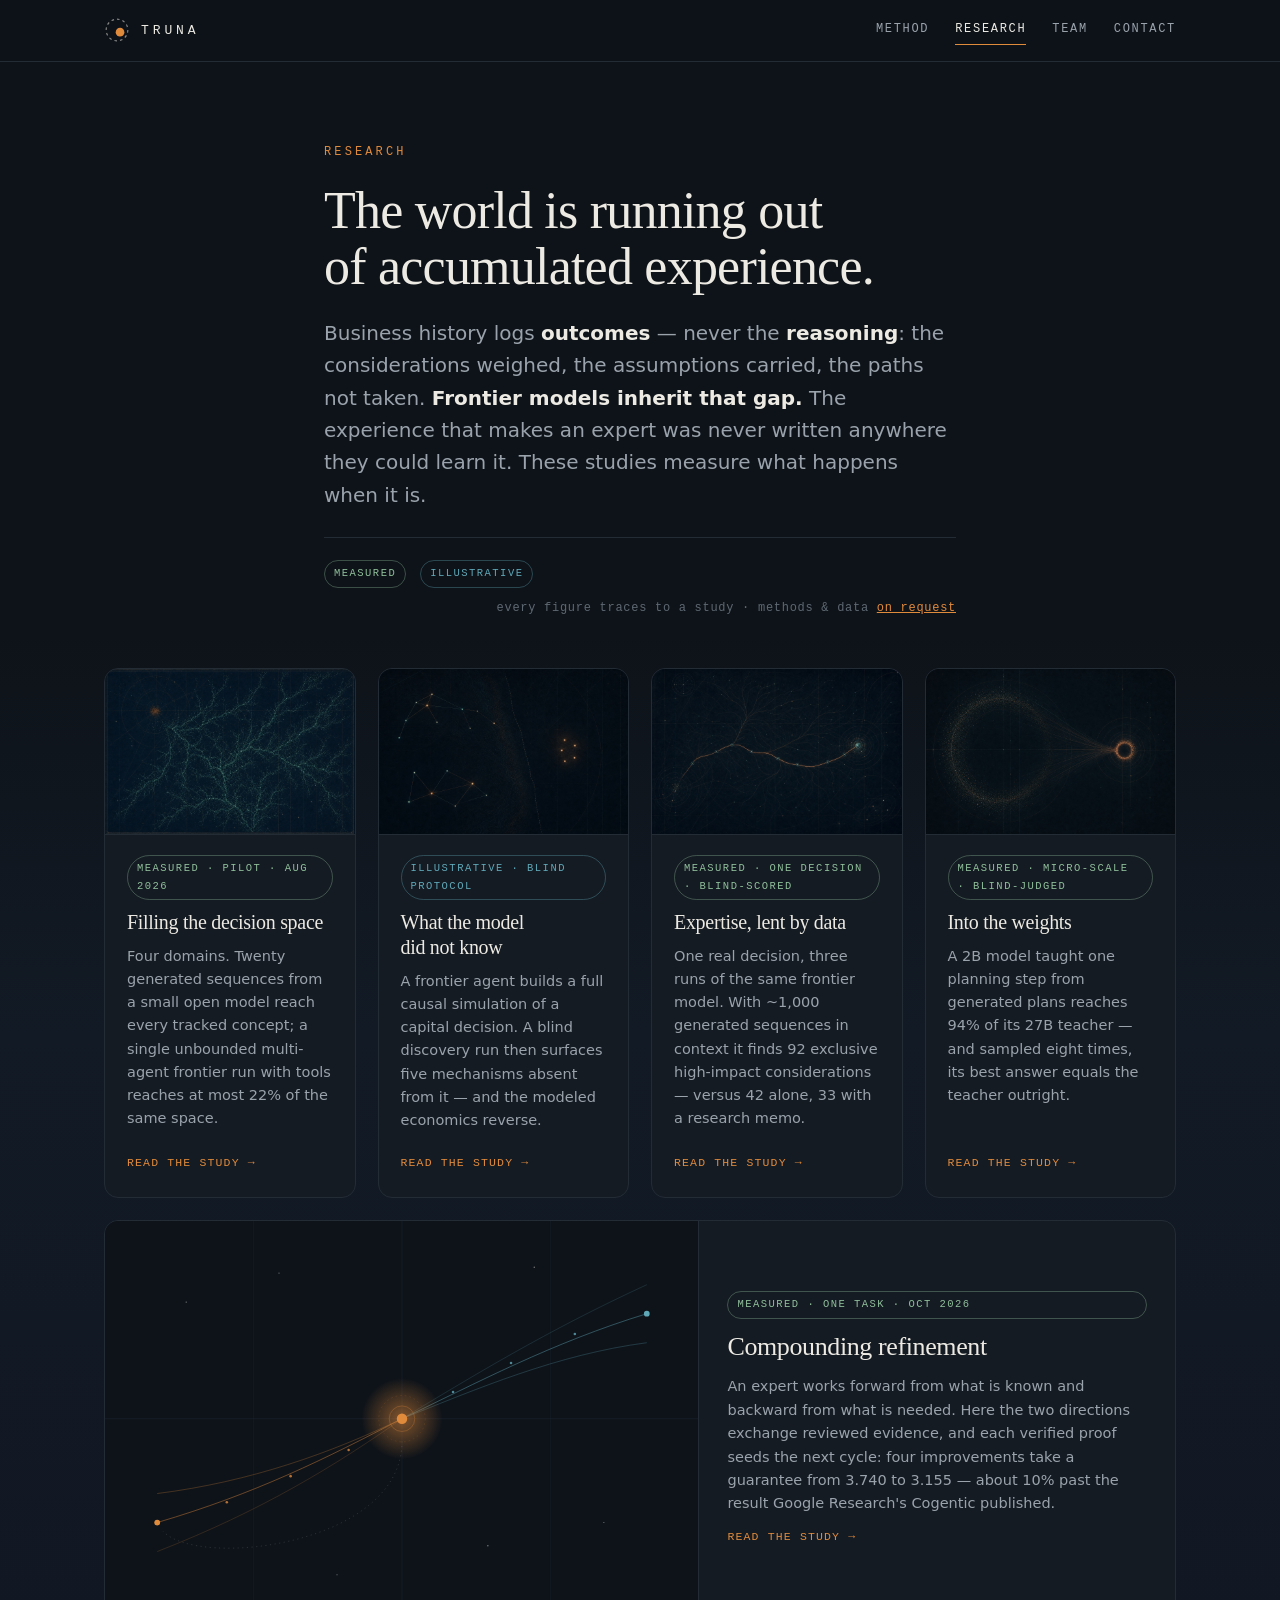
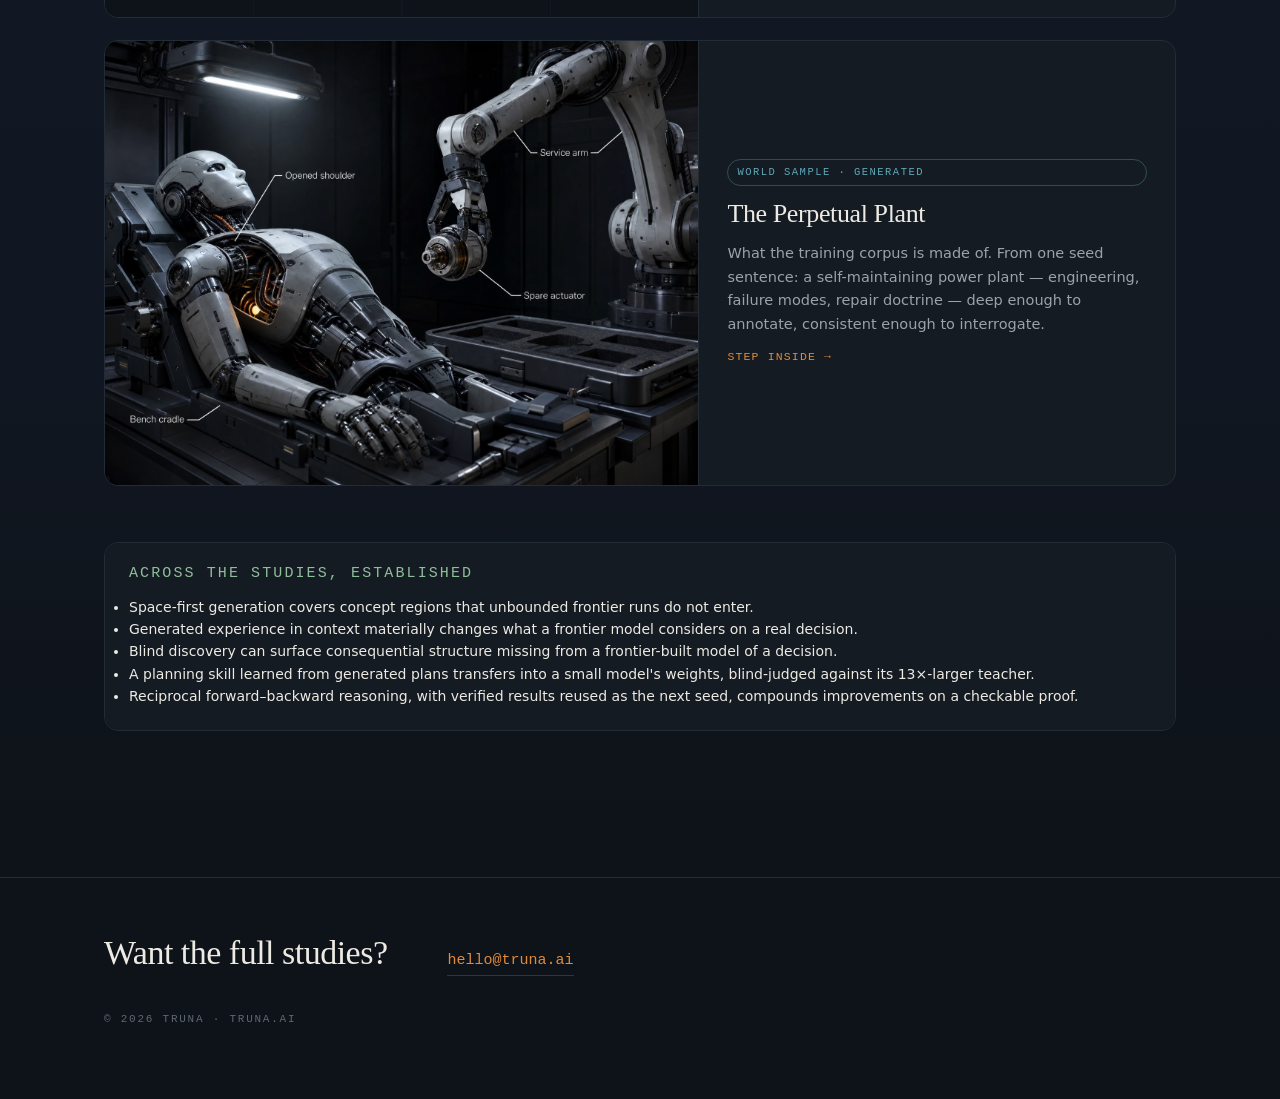
==== commit bd6189a8: "Compounding refinement: add R³SI Figure 1; name Google Research's Cogentic baseline Co-authored-by: " ====
--- a/research/index.html
+++ b/research/index.html
@@ -97,7 +97,8 @@
         <p>An expert works forward from what is known and backward from what is
         needed. Here the two directions exchange reviewed evidence, and each
         verified proof seeds the next cycle: four improvements take a guarantee
-        from 3.740 to 3.155 — about 10% past a published agentic result.</p>
+        from 3.740 to 3.155 — about 10% past the result Google Research's
+        Cogentic published.</p>
         <span class="foot">Read the study →</span>
       </div>
     </a>
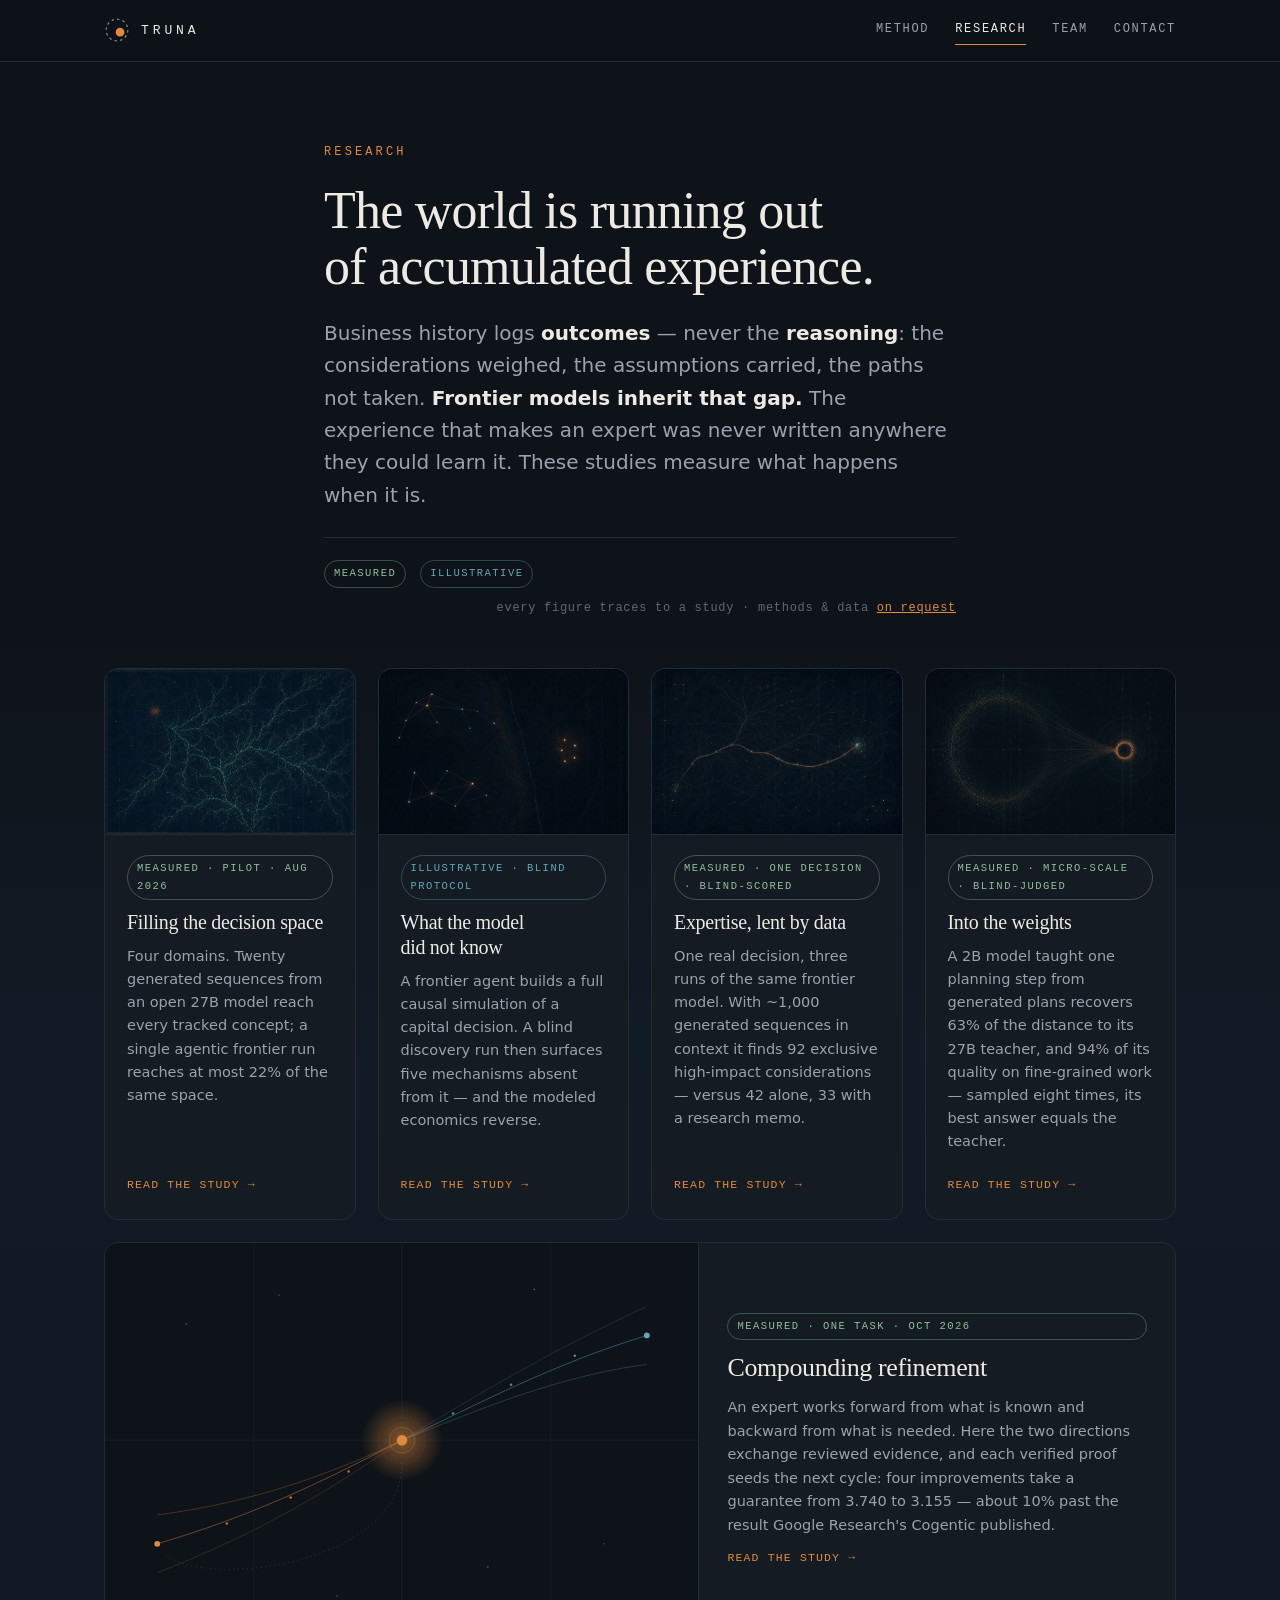
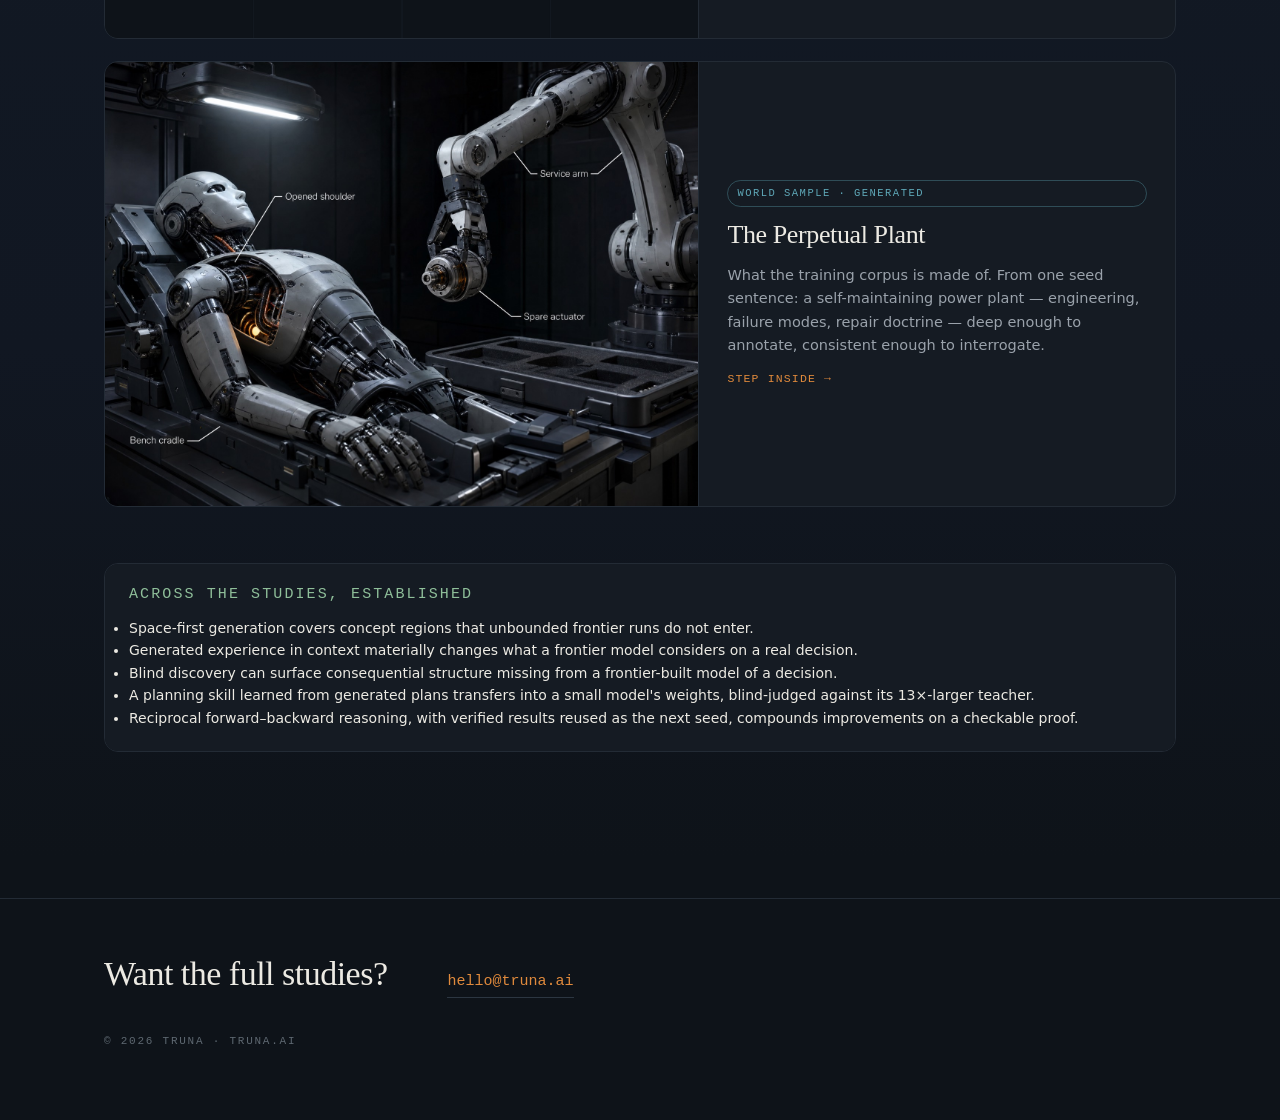
==== commit 49b47f1d: "Site: transfer 63%/94% wording, coverage setup naming, memo line Co-authored-by: Cursor <cursoragent" ====
--- a/research/index.html
+++ b/research/index.html
@@ -48,9 +48,9 @@
         <div class="pad">
           <span class="tag measured">measured · pilot · aug 2026</span>
           <h3>Filling the decision space</h3>
-          <p>Four domains. Twenty generated sequences from a small open model reach
-          every tracked concept; a single unbounded multi-agent frontier run with
-          tools reaches at most 22% of the same space.</p>
+          <p>Four domains. Twenty generated sequences from an open 27B model reach
+          every tracked concept; a single agentic frontier run reaches at most 22%
+          of the same space.</p>
           <span class="foot">Read the study →</span>
         </div>
       </a>
@@ -81,9 +81,9 @@
         <div class="pad">
           <span class="tag measured">measured · micro-scale · blind-judged</span>
           <h3>Into the weights</h3>
-          <p>A 2B model taught one planning step from generated plans reaches 94% of
-          its 27B teacher — and sampled eight times, its best answer equals the
-          teacher outright.</p>
+          <p>A 2B model taught one planning step from generated plans recovers 63% of
+          the distance to its 27B teacher, and 94% of its quality on fine-grained
+          work — sampled eight times, its best answer equals the teacher.</p>
           <span class="foot">Read the study →</span>
         </div>
       </a>
